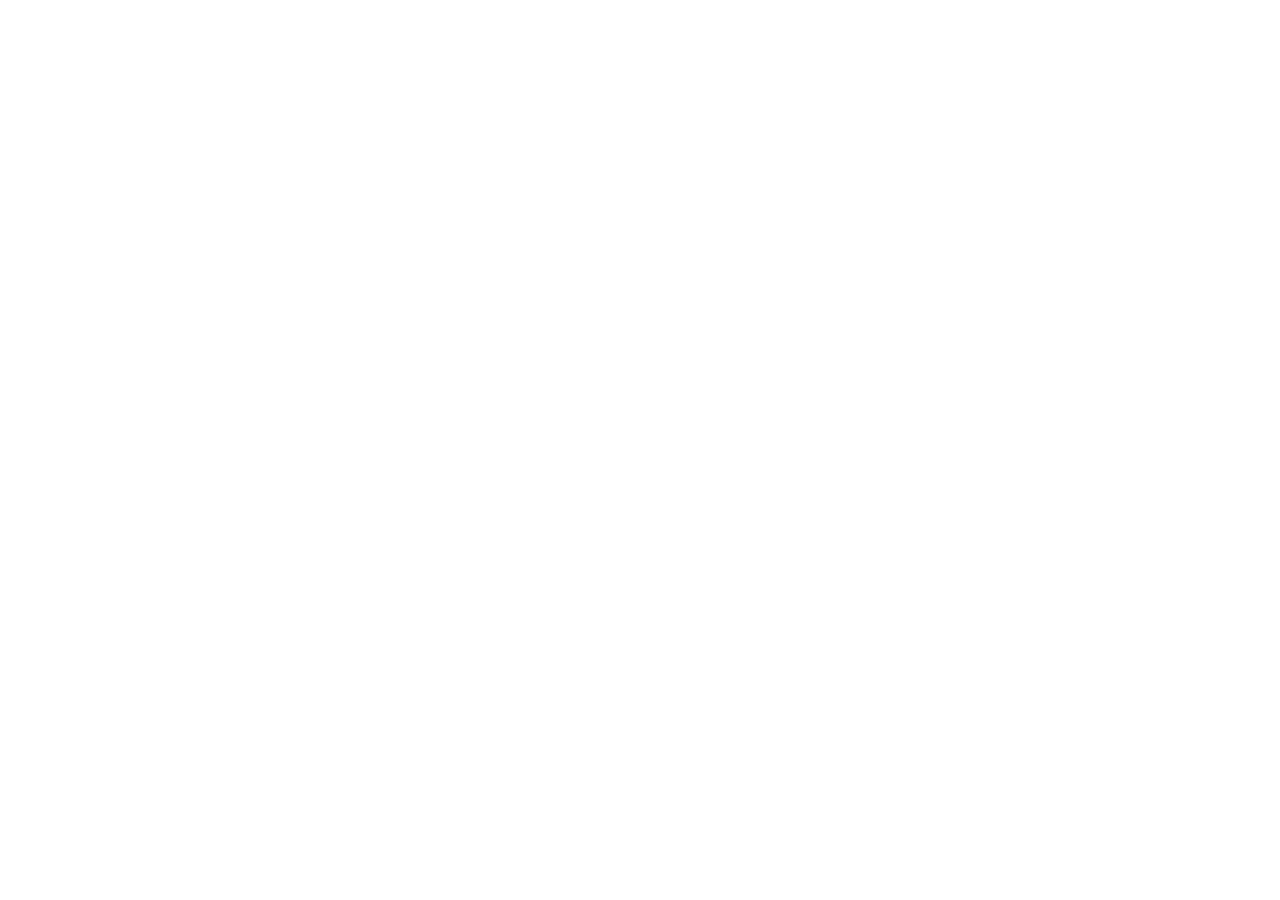
==== index.html @ caf4f2d5 "init" ====
<!DOCTYPE html>
<html lang="en">
<head>
    <meta charset="UTF-8">
    <meta name="viewport" content="width=device-width, initial-scale=1.0">
    <title>Document</title>
    <link rel="stylesheet" href="style.css">
    <meta name="author" content="nikalagvilava">
    
</head>
<body>
    <header></header>
    <main></main>
    <footer></footer>
</body>
</html>
---- style.css ----
*{
margin: 0;
padding: 0;
list-style-type: none;
text-decoration: none;
box-sizing: border-box;
}
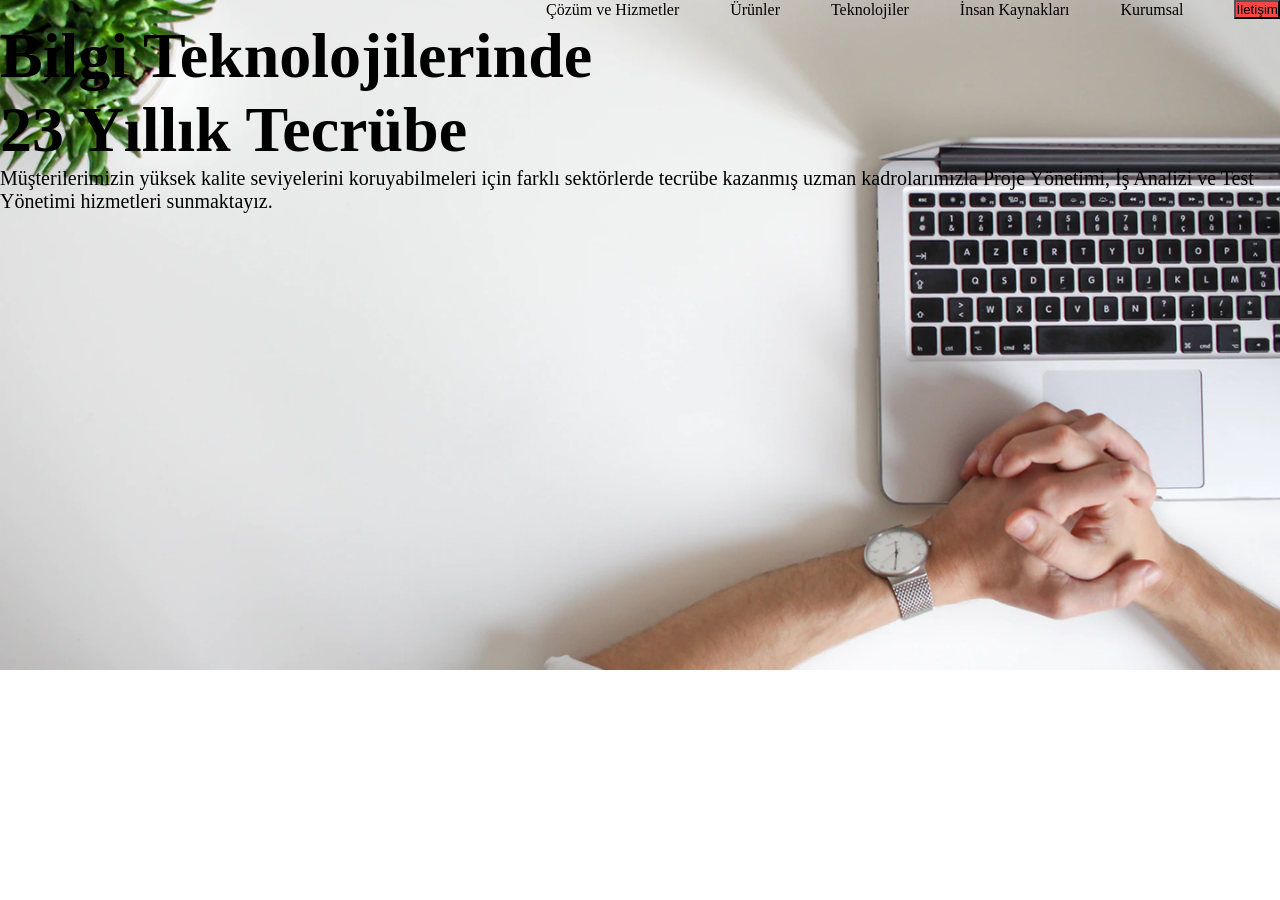
==== commit e1e9f647: "edit header" ====
--- a/index.html
+++ b/index.html
@@ -4,13 +4,34 @@
     <meta charset="UTF-8">
     <meta name="viewport" content="width=device-width, initial-scale=1.0">
     <title>Document</title>
-    <link rel="stylesheet" href="style.css">
+    <link rel="stylesheet" href="style/style.css">
     <meta name="author" content="nikalagvilava">
     
 </head>
 <body>
-    <header></header>
-    <main></main>
+
+    <header class="flex">
+        <nav >
+
+            <ul class="flex">
+                <li><a href="">Çözüm ve Hizmetler</a></li>
+                <li><a href="">Ürünler</a></li>
+                <li><a href="">Teknolojiler</a></li>
+                <li><a href="">İnsan Kaynakları</a></li>
+                <li><a href=""></a>Kurumsal</li>
+                <button class="btn1">İletişim</button>
+            </ul>
+            
+        </nav>
+        
+    </header>
+    <main>
+        <h3>Bilgi Teknolojilerinde
+23 Yıllık Tecrübe</h3>
+<p>
+    Müşterilerimizin yüksek kalite seviyelerini koruyabilmeleri için farklı sektörlerde tecrübe kazanmış uzman kadrolarımızla Proje Yönetimi, İş Analizi ve Test Yönetimi hizmetleri sunmaktayız.
+</p>
+    </main>
     <footer></footer>
 </body>
 </html>
--- a/style/style.css
+++ b/style/style.css
@@ -0,0 +1,38 @@
+*{
+margin: 0;
+padding: 0;
+list-style-type: none;
+text-decoration: none;
+box-sizing: border-box;
+} 
+.flex{
+    display: flex;
+    justify-content: space-between;
+    align-items: center;
+}
+header.flex{
+    justify-content: flex-end;
+}
+.btn1{
+    background-color: #F84646;
+
+}
+header ul{
+width: 734px;
+}
+body{
+    background-image: url(../img/Rectangle\ 1.png);
+    background-repeat: no-repeat;
+    background-size: 100%;
+}
+body p{
+    font-size: 20px;
+}
+header a{
+    color: #000000;
+}
+main h3{
+    font-weight: bold;
+    font-size: 64px;
+    width: 660px;
+}
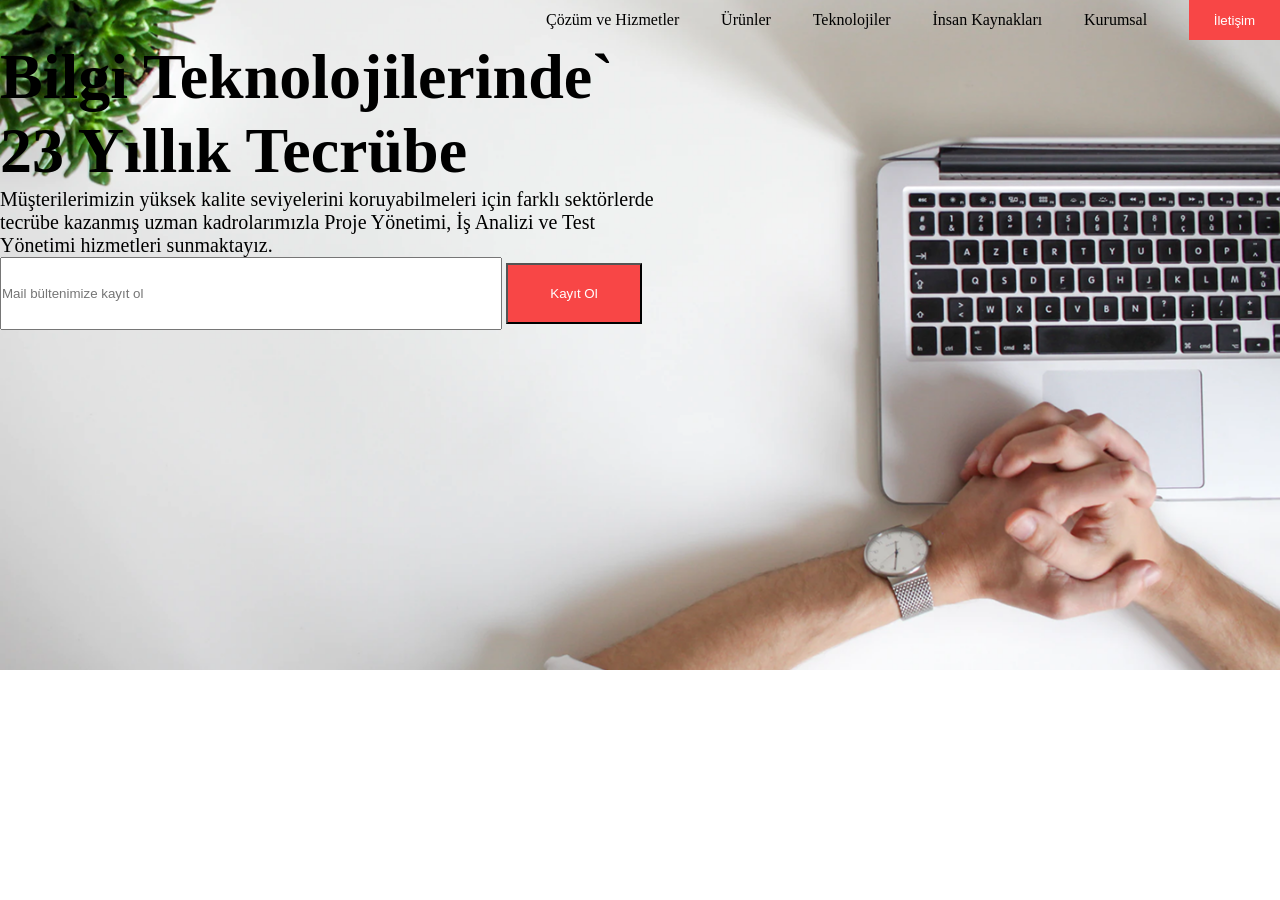
==== commit ff6760d9: "input" ====
--- a/index.html
+++ b/index.html
@@ -26,11 +26,16 @@
         
     </header>
     <main>
-        <h3>Bilgi Teknolojilerinde
+        <h3>Bilgi Teknolojilerinde`
 23 Yıllık Tecrübe</h3>
 <p>
     Müşterilerimizin yüksek kalite seviyelerini koruyabilmeleri için farklı sektörlerde tecrübe kazanmış uzman kadrolarımızla Proje Yönetimi, İş Analizi ve Test Yönetimi hizmetleri sunmaktayız.
 </p>
+<section>
+    <input class="inputt"  type="email" placeholder="Mail bültenimize kayıt ol" >
+   <button class="btn2">Kayıt Ol</button>
+</section>
+
     </main>
     <footer></footer>
 </body>
--- a/style/style.css
+++ b/style/style.css
@@ -15,6 +15,10 @@
 }
 .btn1{
     background-color: #F84646;
+    width: 91px;
+    height: 40px;
+    color: #ffffff;
+    border: 0px solid #ffffff;
 
 }
 header ul{
@@ -27,6 +31,7 @@
 }
 body p{
     font-size: 20px;
+    width: 660px;
 }
 header a{
     color: #000000;
@@ -35,4 +40,14 @@
     font-weight: bold;
     font-size: 64px;
     width: 660px;
-}+}
+.inputt{
+width: 502px;
+height: 73px;
+}
+.btn2{
+    background-color: #F84646;
+    color: #ffffff;
+    width: 136px;
+    height: 61px;
+}
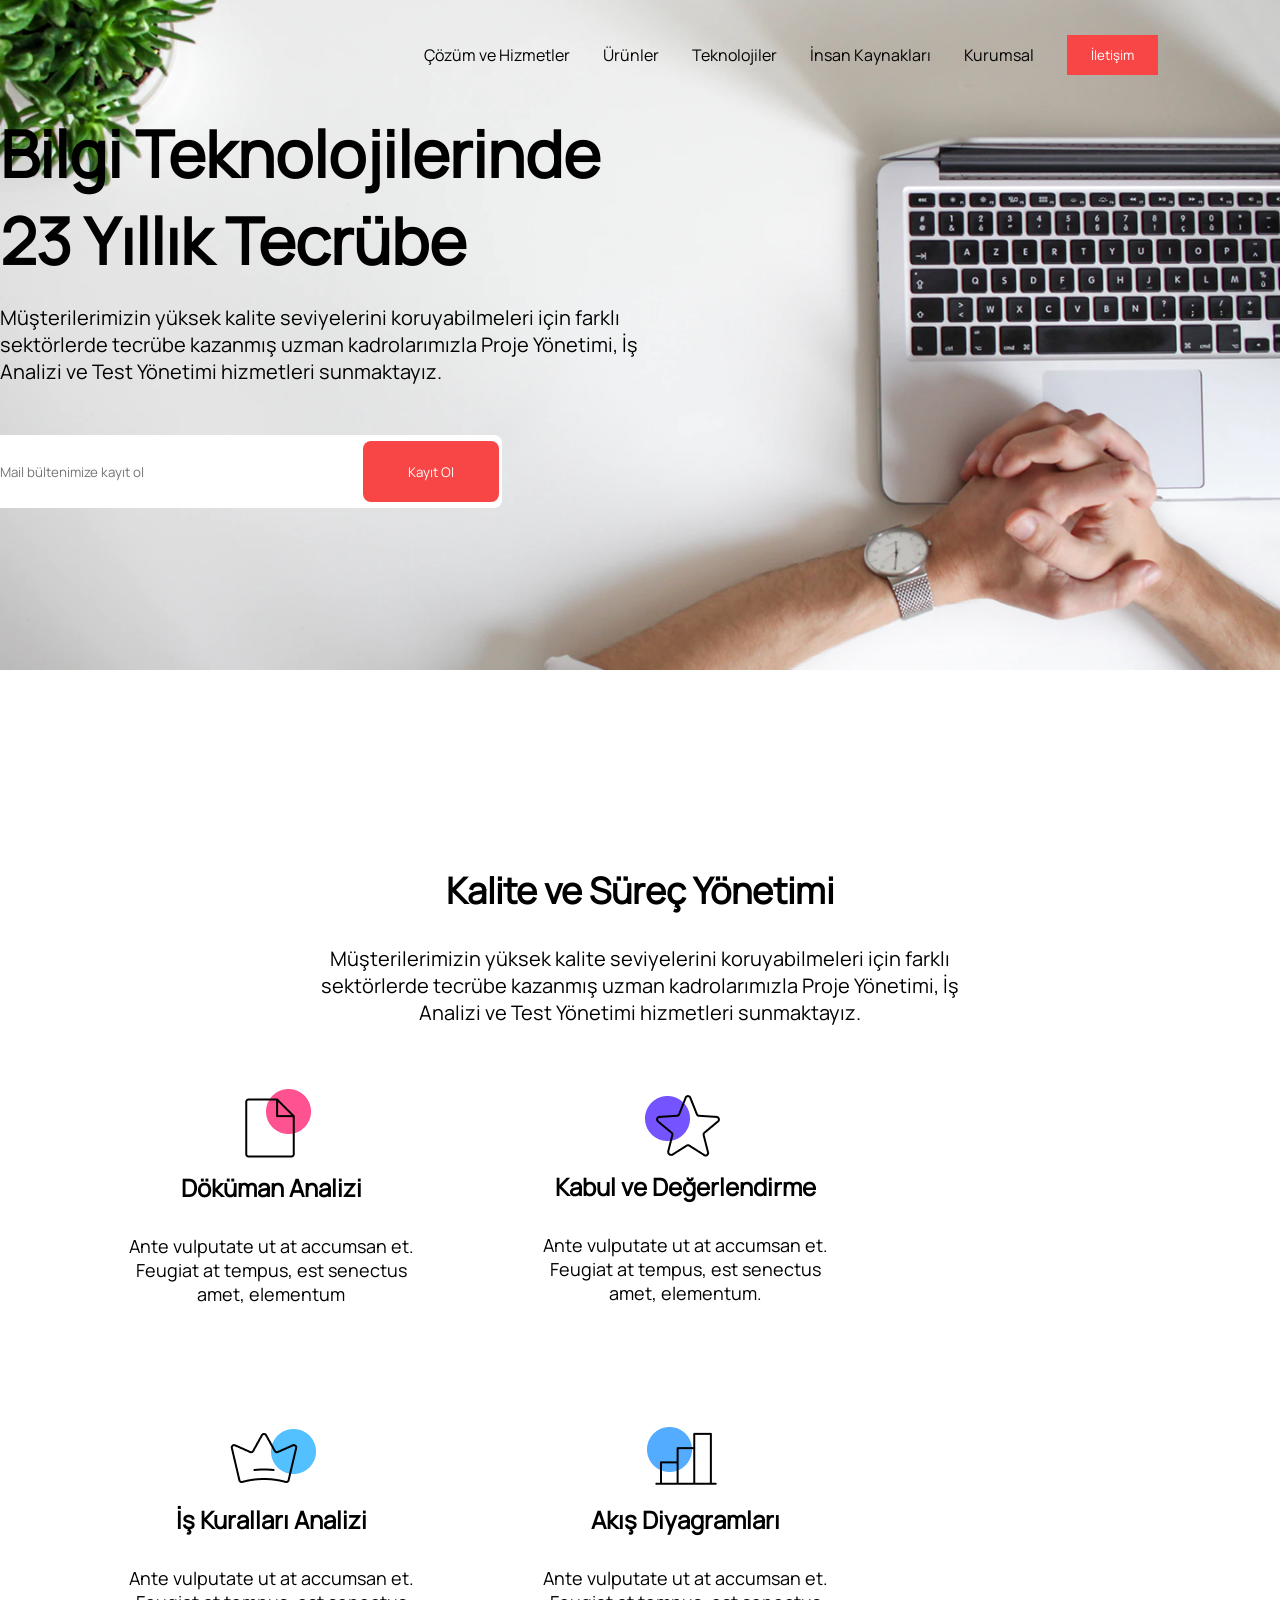
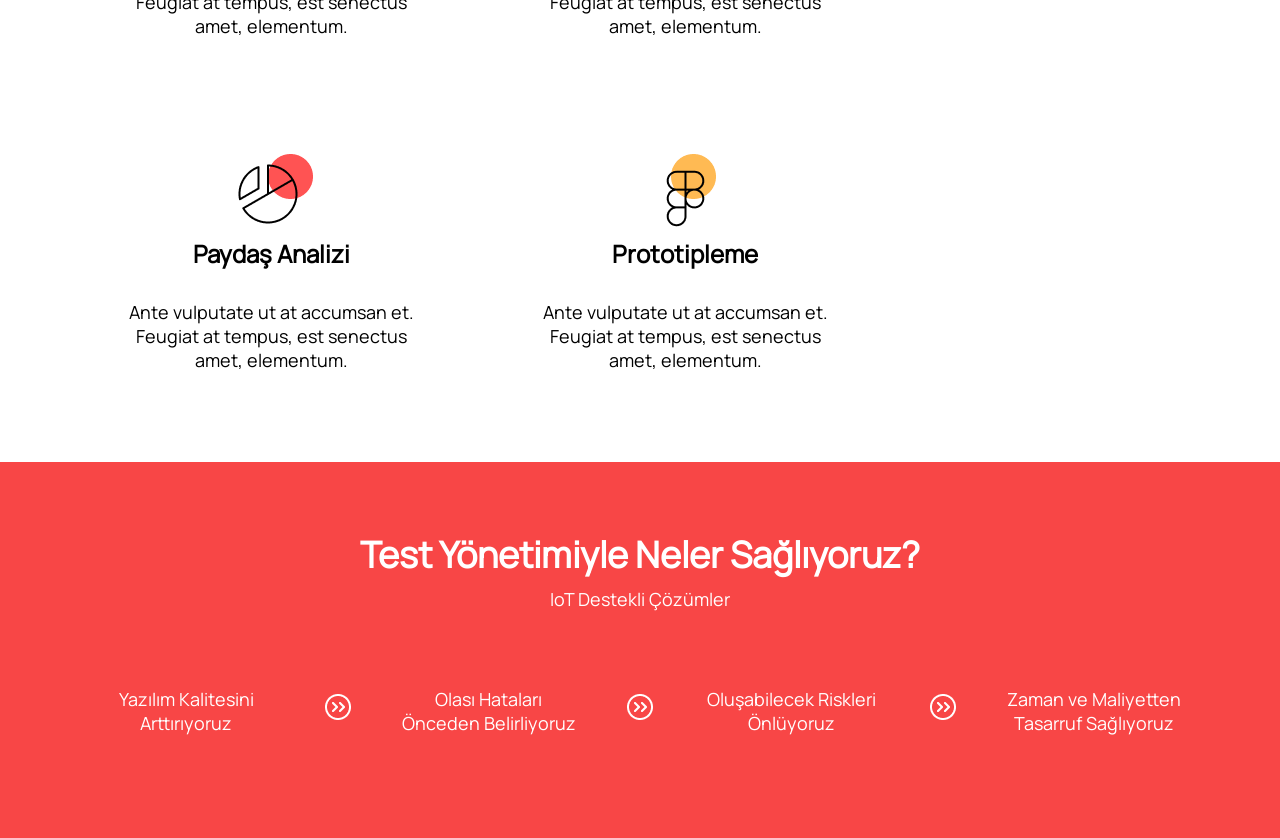
==== commit 0e9d483d: "main edits" ====
--- a/index.html
+++ b/index.html
@@ -25,17 +25,91 @@
         </nav>
         
     </header>
-    <main>
-        <h3>Bilgi Teknolojilerinde`
+    <main class="index">
+        <h3>Bilgi Teknolojilerinde
 23 Yıllık Tecrübe</h3>
-<p>
+<p class="p1">
     Müşterilerimizin yüksek kalite seviyelerini koruyabilmeleri için farklı sektörlerde tecrübe kazanmış uzman kadrolarımızla Proje Yönetimi, İş Analizi ve Test Yönetimi hizmetleri sunmaktayız.
 </p>
-<section>
+<section class="section2">
     <input class="inputt"  type="email" placeholder="Mail bültenimize kayıt ol" >
    <button class="btn2">Kayıt Ol</button>
 </section>
 
+<section class="seqcia flex">
+    <h3>
+        Kalite ve Süreç Yönetimi
+    </h3>
+    <p>
+        Müşterilerimizin yüksek kalite seviyelerini koruyabilmeleri için farklı sektörlerde tecrübe kazanmış uzman kadrolarımızla Proje Yönetimi, İş Analizi ve Test Yönetimi hizmetleri sunmaktayız.
+    </p>
+    <div class="artikli">
+        <article>
+            <img src="img/Group 28.png"file">
+            <h4>Döküman Analizi</h4>
+            <p>Ante vulputate ut at accumsan et. Feugiat at tempus, est senectus amet, elementum</p>
+        </article>
+        <article class="art2">
+            <img src="img/Group 29.png" alt="star">
+            <h4>
+                Kabul ve Değerlendirme
+            </h4>
+            <p>
+                Ante vulputate ut at accumsan et. Feugiat at tempus, est senectus amet, elementum.
+            </p>
+        </article>
+        <article>
+            <img src="img/Group 30.png" alt="crown">
+            <h4>İş Kuralları Analizi</h4>
+            <p>Ante vulputate ut at accumsan et. Feugiat at tempus, est senectus amet, elementum.</p>
+        </article>
+        <article>
+            <img src="img/Group 31.png" alt="ladder">
+            <h4>Akış Diyagramları</h4>
+            <p>Ante vulputate ut at accumsan et. Feugiat at tempus, est senectus amet, elementum.</p>
+        </article>
+         <article>
+            <img src="img/Group 32.png" alt="">
+            <h4>Paydaş Analizi</h4>
+            <p>Ante vulputate ut at accumsan et. Feugiat at tempus, est senectus amet, elementum.</p>
+        </article>
+        <article>
+            <img src="img/Group 33.png" alt="figma">
+            <h4>Prototipleme</h4>
+            <p>Ante vulputate ut at accumsan et. Feugiat at tempus, est senectus amet, elementum.</p>
+        </article>
+
+    </div>
+   
+</section> 
+<section class="yuti">
+        <h3>Test Yönetimiyle Neler Sağlıyoruz?</h3>
+        <p>IoT Destekli Çözümler</p>
+        <div class="teqstipoto">
+            <p>
+                Yazılım Kalitesini
+Arttırıyoruz
+            </p>
+            <img src="img/CaretCircleDoubleRight.png" alt="circle">
+            <p>
+                Olası Hataları Önceden
+Belirliyoruz
+            </p>
+            <img src="img/CaretCircleDoubleRight.png" alt="circle">
+            <p>
+                Oluşabilecek Riskleri
+Önlüyoruz
+            </p>
+            <img src="img/CaretCircleDoubleRight.png" alt="circle">
+            <p>
+                Zaman ve Maliyetten
+Tasarruf Sağlıyoruz
+            </p>
+           
+
+
+        </div>
+    </section>
     </main>
     <footer></footer>
 </body>
--- a/style/style.css
+++ b/style/style.css
@@ -1,9 +1,16 @@
+@font-face {
+    font-family:manrope;
+    src: url(../fonts/Manrope-Regular.ttf);
+}
+
+
 *{
 margin: 0;
 padding: 0;
 list-style-type: none;
 text-decoration: none;
 box-sizing: border-box;
+font-family:manrope;
 } 
 .flex{
     display: flex;
@@ -12,6 +19,7 @@
 }
 header.flex{
     justify-content: flex-end;
+    padding: 35px  122px;
 }
 .btn1{
     background-color: #F84646;
@@ -36,18 +44,91 @@
 header a{
     color: #000000;
 }
-main h3{
+.index h3{
     font-weight: bold;
     font-size: 64px;
     width: 660px;
 }
 .inputt{
-width: 502px;
+width: 360px;
 height: 73px;
+border: #ffffff solid 0px;
+outline: none;
 }
 .btn2{
     background-color: #F84646;
     color: #ffffff;
     width: 136px;
     height: 61px;
+    border: none;
+    border-radius: 8px;
 }
+.section2{
+    background-color: #ffffff;
+    width: 502px;
+    border-radius: 8px;
+    margin-top: 50px;
+}
+.p1{
+    margin-top: 20px;
+}
+.seqcia{
+padding: 90px 122px;
+}
+.seqcia{
+    margin-top: 268px;
+    text-align: center;
+    resize: both;
+    flex-direction: column;
+    
+}
+.seqcia h3{
+    font-weight: bold;
+    font-size: 36px;
+}
+.seqcia p{
+    margin-top: 30px;
+
+}
+.artikli{
+    display: flex;
+    text-align: center;
+    margin-top: 63px;
+    flex-wrap: wrap;
+    gap: 116px;
+}
+.artikli h4{
+    font-weight: bold;
+    font-size: 24px;
+}
+.artikli p{
+    font-size: 18px;
+    width: 298px;
+}
+.yuti{
+    width: 100%;
+    height: 376px;
+    background-color: #F84646;
+    text-align: center;
+    padding-top: 68px;
+}
+.yuti h3{
+    color: #ffffff;
+    font-size: 36px;
+    width: 100%;
+    
+}
+.yuti p{
+    color: #ffffff;
+    font-size: 18px;
+    width: 100%;
+    margin-top: 8px;
+}
+.teqstipoto{
+    display: flex;
+    margin: 64px auto;
+    height: 64px;
+    width: 1088px;
+    align-items: center;
+    gap: 45px;
+}
